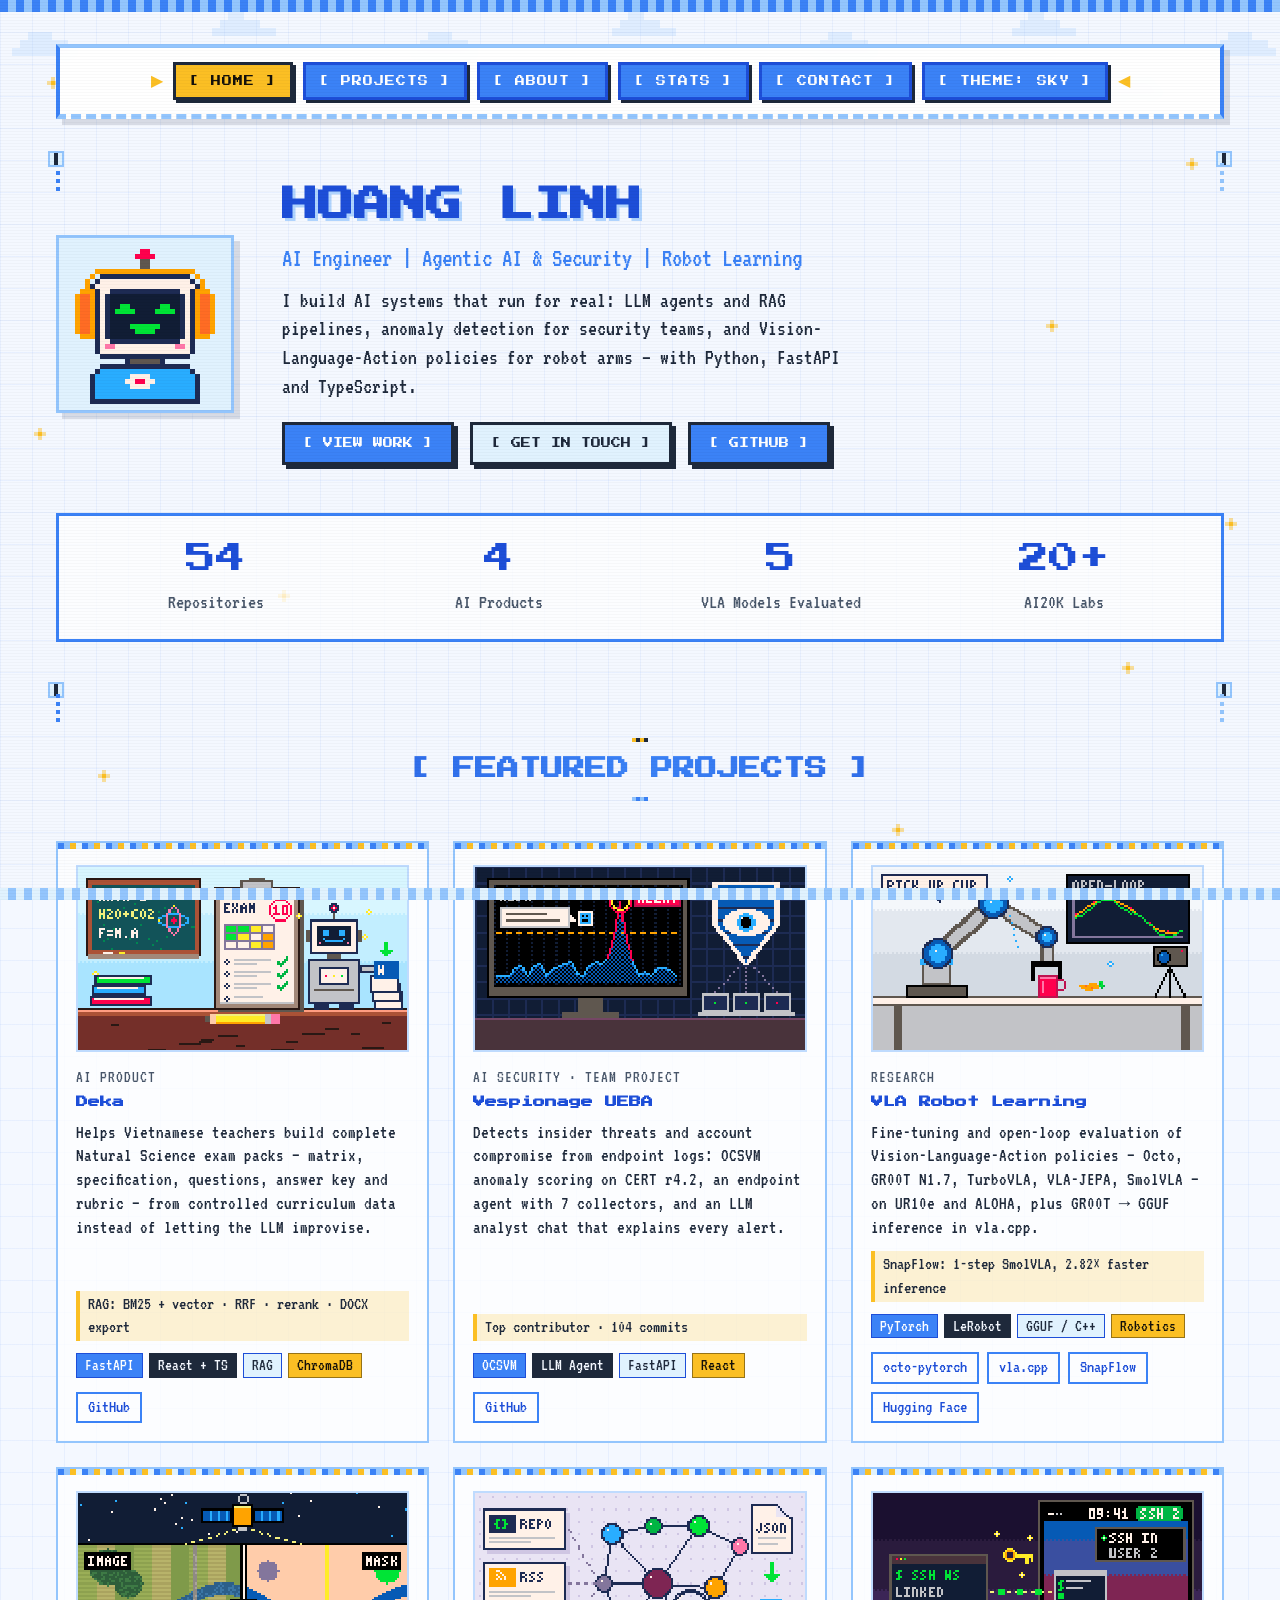
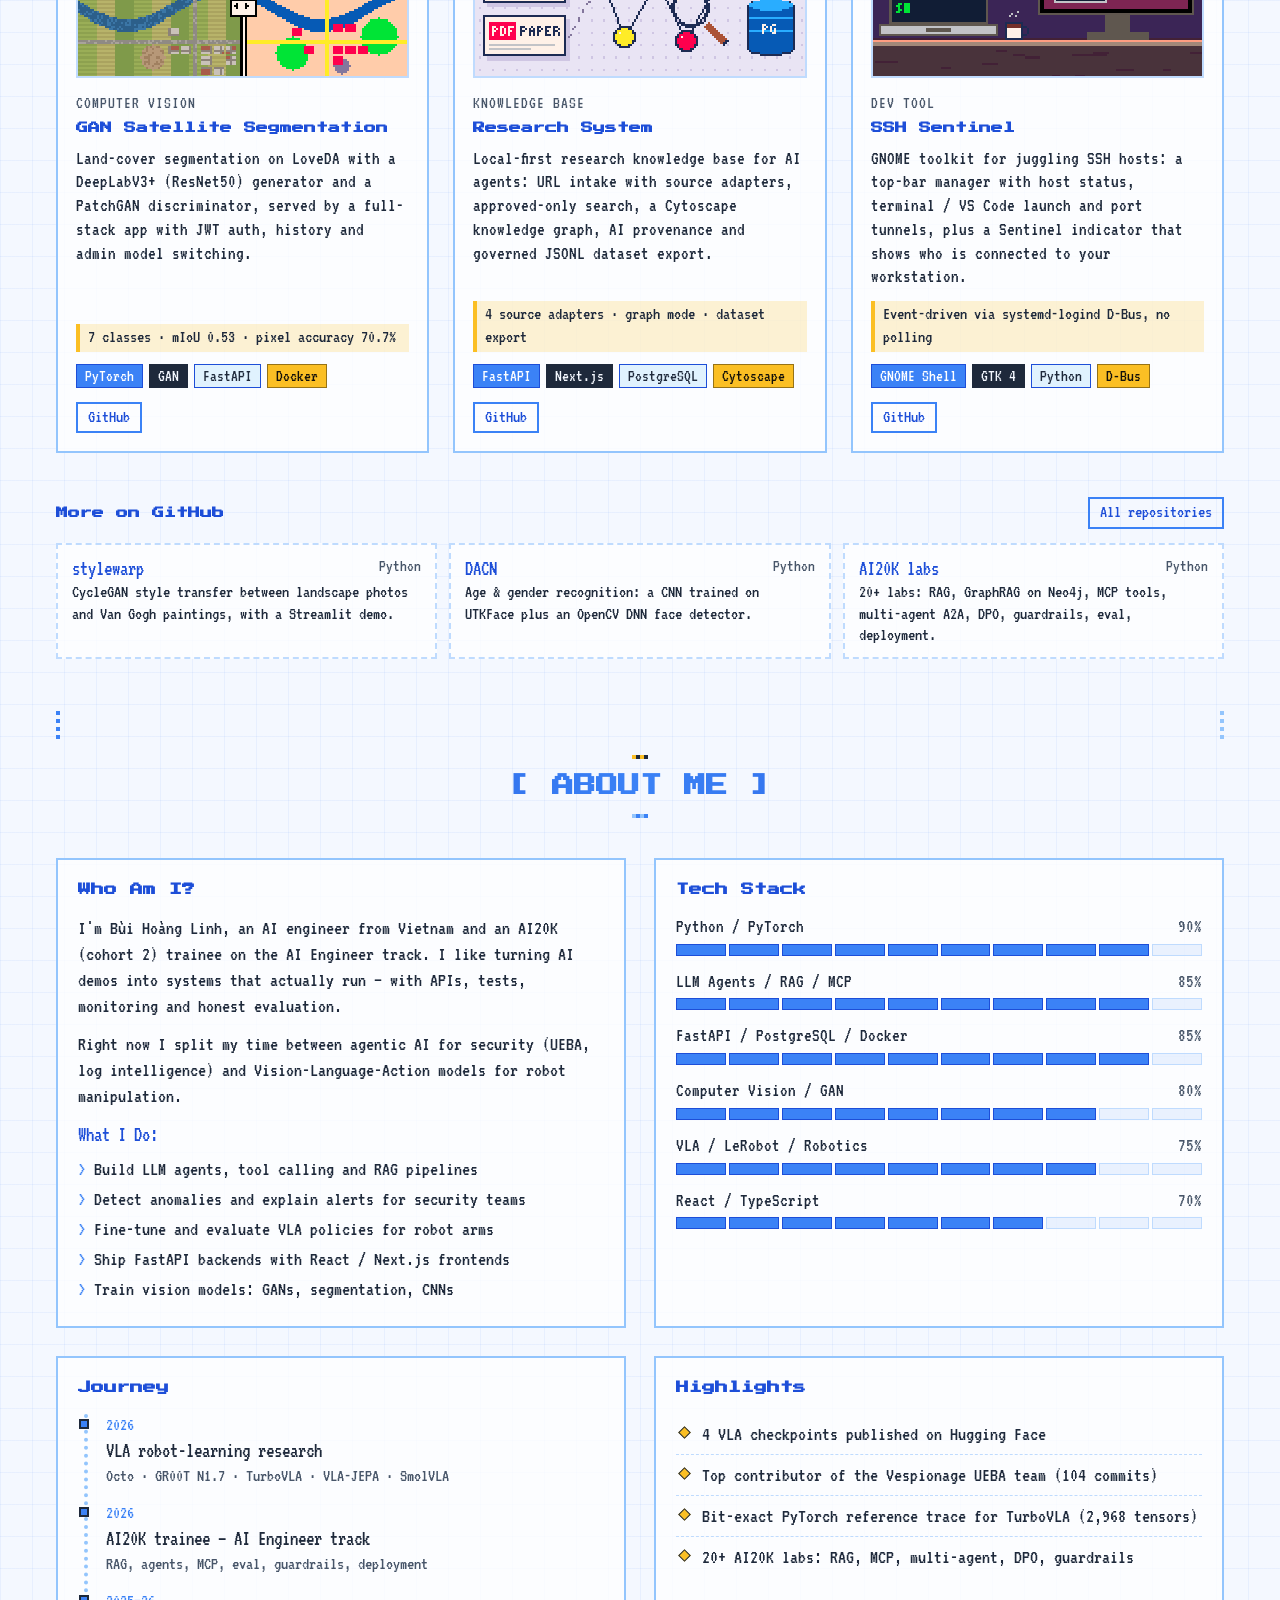
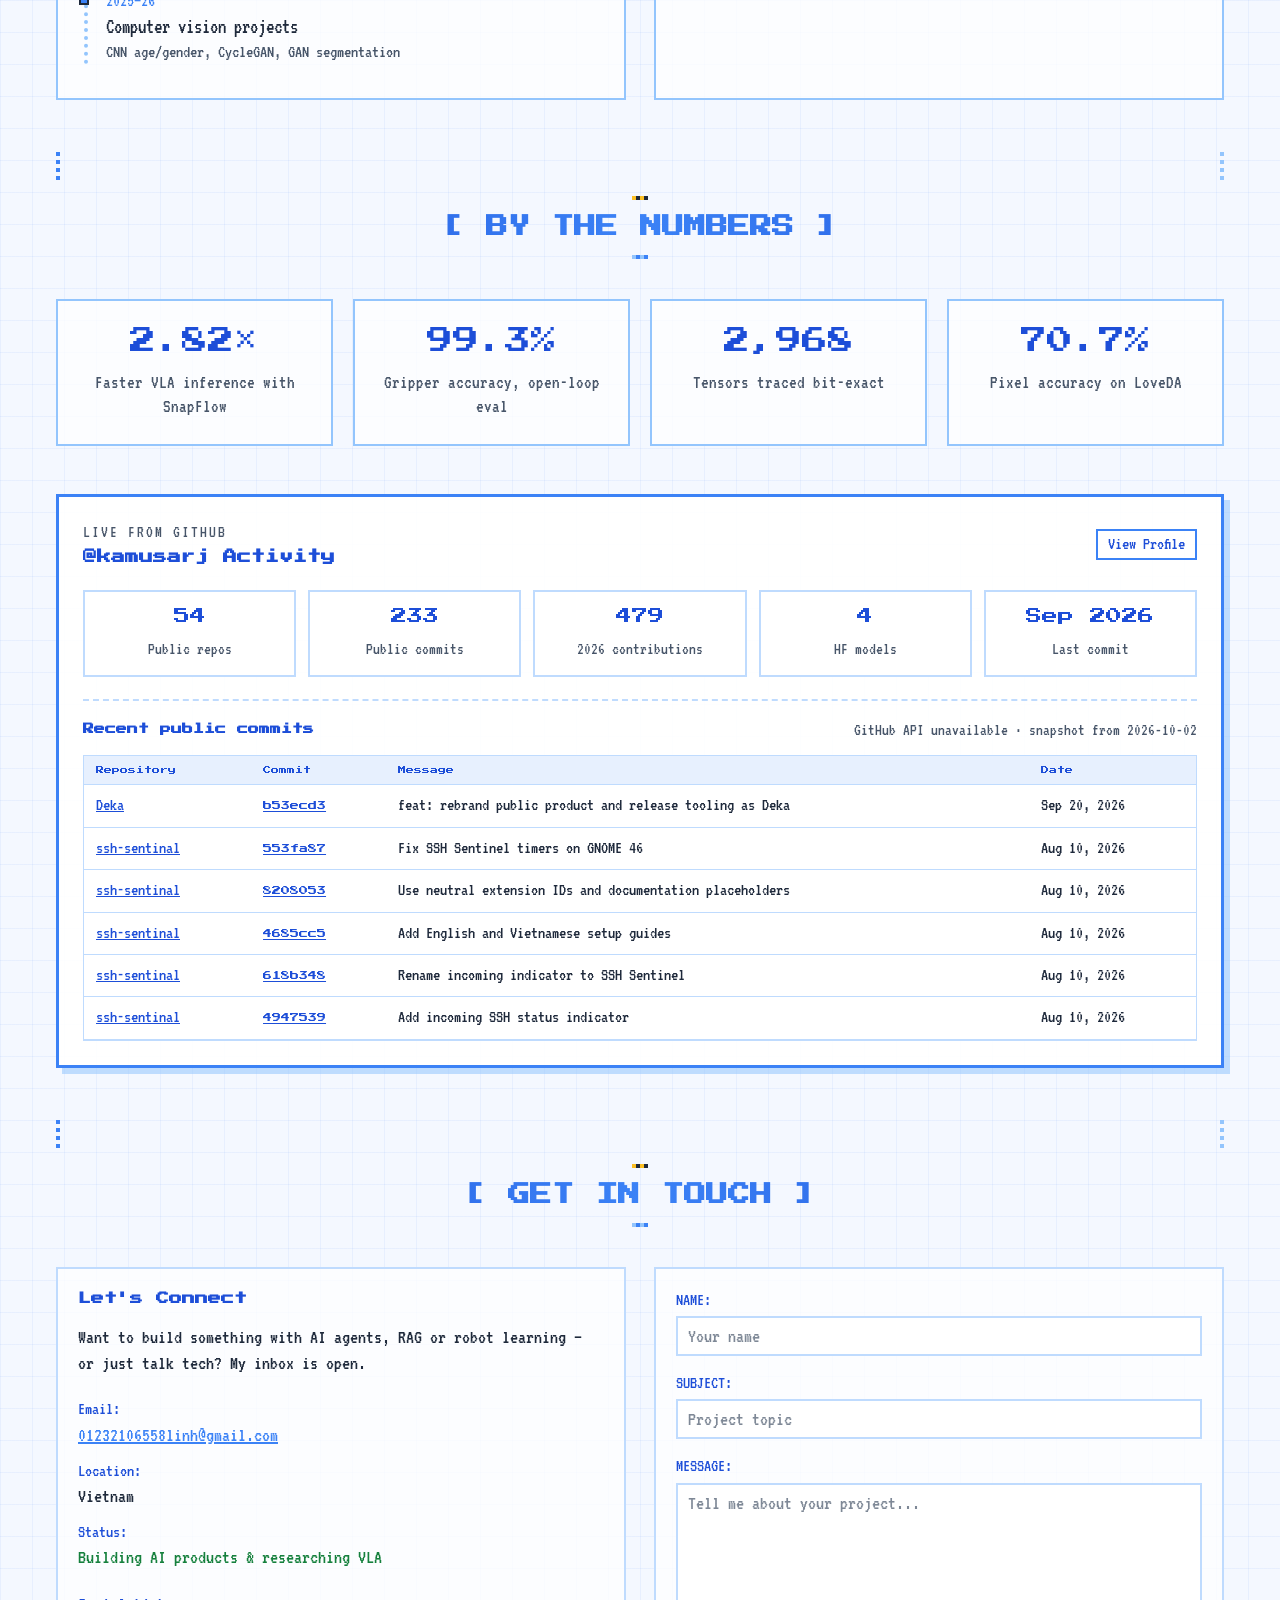
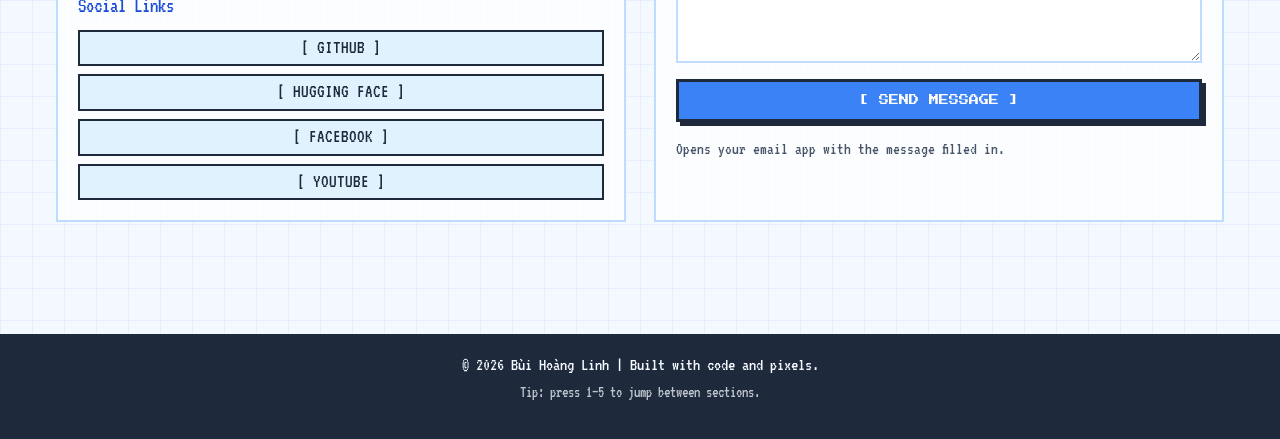
==== index.html @ 4e1c2d21 "Add pixel-art portfolio prototype Static single-page portfolio (HTML/CSS/JS, no build step) styled a" ====
<!DOCTYPE html>
<html lang="en" data-theme="sky">
<head>
    <meta charset="UTF-8">
    <meta name="viewport" content="width=device-width, initial-scale=1.0">
    <title>Bùi Hoàng Linh | AI Engineer</title>
    <meta name="description" content="Portfolio of Bùi Hoàng Linh, an AI engineer building LLM agents, RAG systems, AI security tools and Vision-Language-Action robot policies.">
    <meta property="og:title" content="Bùi Hoàng Linh | AI Engineer">
    <meta property="og:description" content="LLM agents, RAG, AI security and robot learning — projects, research and live GitHub activity.">
    <link rel="icon" href="assets/favicon.svg" type="image/svg+xml">
    <link rel="preconnect" href="https://fonts.googleapis.com">
    <link rel="preconnect" href="https://fonts.gstatic.com" crossorigin>
    <link rel="stylesheet" href="https://fonts.googleapis.com/css2?family=Press+Start+2P&family=VT323&display=swap">
    <link rel="stylesheet" href="css/style.css">
    <script>
        // Apply the saved theme before first paint to avoid a flash of the default palette.
        try {
            const theme = localStorage.getItem('pixel-theme');
            if (theme) document.documentElement.dataset.theme = theme;
        } catch (error) { /* storage blocked: keep the default theme */ }
    </script>
    <script src="js/data.js" defer></script>
    <script src="js/main.js" defer></script>
</head>
<body>
    <a class="skip-link" href="#projects">Skip to projects</a>
    <div class="stripe stripe--top" aria-hidden="true"></div>
    <div class="stripe stripe--bottom" aria-hidden="true"></div>
    <div class="scanlines" aria-hidden="true"></div>
    <div class="stars" id="stars" aria-hidden="true"></div>

    <div class="container">
        <header class="site-header">
            <nav class="nav" aria-label="Sections">
                <a href="#hero" class="nav-link">[ HOME ]</a>
                <a href="#projects" class="nav-link">[ PROJECTS ]</a>
                <a href="#about" class="nav-link">[ ABOUT ]</a>
                <a href="#stats" class="nav-link">[ STATS ]</a>
                <a href="#contact" class="nav-link">[ CONTACT ]</a>
                <button type="button" class="nav-link" id="themeToggle" title="Switch colour theme">[ THEME ]</button>
            </nav>
        </header>

        <main>
            <!-- HERO -->
            <section id="hero" class="section hero" aria-label="Introduction">
                <span class="corner corner--tl" aria-hidden="true"></span>
                <span class="corner corner--tr" aria-hidden="true"></span>
                <div class="hero-content" id="heroContent"></div>
                <div class="hero-stats" id="heroStats"></div>
                <span class="corner corner--bl" aria-hidden="true"></span>
                <span class="corner corner--br" aria-hidden="true"></span>
            </section>

            <!-- PROJECTS -->
            <section id="projects" class="section" aria-labelledby="projectsTitle">
                <h2 class="section-title" id="projectsTitle">[ Featured Projects ]</h2>
                <div class="projects-grid" id="projectsGrid"></div>
                <div class="more-repos" id="moreRepos"></div>
            </section>

            <!-- ABOUT -->
            <section id="about" class="section" aria-labelledby="aboutTitle">
                <h2 class="section-title" id="aboutTitle">[ About Me ]</h2>
                <div class="about-grid" id="aboutGrid"></div>
            </section>

            <!-- STATS -->
            <section id="stats" class="section" aria-labelledby="statsTitle">
                <h2 class="section-title" id="statsTitle">[ By The Numbers ]</h2>
                <div class="numbers-grid" id="numbersGrid"></div>

                <div class="github-panel" aria-labelledby="githubTitle">
                    <div class="github-heading">
                        <div>
                            <p class="eyebrow">LIVE FROM GITHUB</p>
                            <h3 id="githubTitle">@github Activity</h3>
                        </div>
                        <a href="https://github.com" class="link-btn" id="githubProfileLink" target="_blank" rel="noopener noreferrer">View Profile</a>
                    </div>
                    <div class="github-summary" id="githubSummary"></div>
                    <div class="commit-feed">
                        <div class="commit-feed-header">
                            <h4>Recent public commits</h4>
                            <span class="gh-status" id="githubStatus" role="status">Loading GitHub activity...</span>
                        </div>
                        <div class="table-wrap">
                            <table class="commit-table">
                                <thead>
                                    <tr>
                                        <th scope="col">Repository</th>
                                        <th scope="col">Commit</th>
                                        <th scope="col">Message</th>
                                        <th scope="col">Date</th>
                                    </tr>
                                </thead>
                                <tbody id="commitTableBody">
                                    <tr><td class="commit-empty" colspan="4">Fetching the latest public activity...</td></tr>
                                </tbody>
                            </table>
                        </div>
                    </div>
                </div>
            </section>

            <!-- CONTACT -->
            <section id="contact" class="section" aria-labelledby="contactTitle">
                <h2 class="section-title" id="contactTitle">[ Get In Touch ]</h2>
                <div class="contact-grid" id="contactGrid"></div>
            </section>
        </main>
    </div>

    <footer class="site-footer">
        <p>&copy; <span id="currentYear">2026</span> <span id="footerName">Bùi Hoàng Linh</span> | Built with code and pixels.</p>
        <p>Tip: press 1–5 to jump between sections.</p>
    </footer>
</body>
</html>
---- css/style.css ----
/* ===== PIXEL PORTFOLIO — STYLES ===== */

/* ---------- Themes (cycled by the [ THEME ] button) ---------- */
:root,
[data-theme="sky"] {
    --bg: #f4f8ff;
    --surface: rgb(255 255 255 / 0.74);
    --surface-solid: #ffffff;
    --ink: #1e293b;
    --muted: #475569;
    --primary: #3b82f6;
    --primary-ink: #1d4ed8;
    --on-primary: #ffffff;
    --secondary: #93c5fd;
    --accent: #e0f2fe;
    --spark: #fbbf24;
    --border: #bfdbfe;
    --success: #15803d;
    --shadow: rgb(15 23 42 / 0.12);
    color-scheme: light;
}

[data-theme="grape"] {
    --bg: #faf7ff;
    --surface: rgb(255 255 255 / 0.74);
    --surface-solid: #ffffff;
    --ink: #2b1b4d;
    --muted: #5b4b7a;
    --primary: #7c3aed;
    --primary-ink: #6d28d9;
    --on-primary: #ffffff;
    --secondary: #c4b5fd;
    --accent: #f3e8ff;
    --spark: #f5b700;
    --border: #ddd6fe;
    --success: #15803d;
    --shadow: rgb(43 27 77 / 0.14);
    color-scheme: light;
}

[data-theme="mint"] {
    --bg: #f2fbf6;
    --surface: rgb(255 255 255 / 0.74);
    --surface-solid: #ffffff;
    --ink: #10372a;
    --muted: #3f6b5b;
    --primary: #059669;
    --primary-ink: #047857;
    --on-primary: #ffffff;
    --secondary: #6ee7b7;
    --accent: #d1fae5;
    --spark: #22d3ee;
    --border: #a7f3d0;
    --success: #047857;
    --shadow: rgb(16 55 42 / 0.14);
    color-scheme: light;
}

[data-theme="sunset"] {
    --bg: #fff8f1;
    --surface: rgb(255 255 255 / 0.74);
    --surface-solid: #ffffff;
    --ink: #3e2723;
    --muted: #6d4c41;
    --primary: #ea580c;
    --primary-ink: #c2410c;
    --on-primary: #ffffff;
    --secondary: #fdba74;
    --accent: #ffedd5;
    --spark: #c084fc;
    --border: #fed7aa;
    --success: #15803d;
    --shadow: rgb(62 39 35 / 0.14);
    color-scheme: light;
}

[data-theme="cyber"] {
    --bg: #0b0b1a;
    --surface: rgb(22 22 46 / 0.82);
    --surface-solid: #16162e;
    --ink: #e6e6ff;
    --muted: #a5a5c8;
    --primary: #ff2e88;
    --primary-ink: #ff6eb0;
    --on-primary: #0b0b1a;
    --secondary: #00b8d4;
    --accent: #1f1f45;
    --spark: #f9f871;
    --border: #34346a;
    --success: #39ff14;
    --shadow: rgb(0 0 0 / 0.5);
    color-scheme: dark;
}

[data-theme="forest"] {
    --bg: #0c1d15;
    --surface: rgb(18 44 31 / 0.82);
    --surface-solid: #12291e;
    --ink: #d8f3dc;
    --muted: #95d5b2;
    --primary: #52b788;
    --primary-ink: #8fdcb0;
    --on-primary: #08140e;
    --secondary: #2d6a4f;
    --accent: #1b4332;
    --spark: #f4d35e;
    --border: #2d6a4f;
    --success: #a7f070;
    --shadow: rgb(0 0 0 / 0.5);
    color-scheme: dark;
}

:root {
    --font-pixel: 'Press Start 2P', ui-monospace, monospace;
    --font-body: 'VT323', ui-monospace, 'Courier New', monospace;
}

/* ---------- Base ---------- */
*,
*::before,
*::after {
    margin: 0;
    padding: 0;
    box-sizing: border-box;
}

html {
    scroll-behavior: smooth;
}

body {
    min-height: 100vh;
    font-family: var(--font-body);
    font-size: 20px;
    line-height: 1.3;
    color: var(--ink);
    background-color: var(--bg);
    background-image:
        linear-gradient(color-mix(in srgb, var(--primary) 7%, transparent) 1px, transparent 1px),
        linear-gradient(90deg, color-mix(in srgb, var(--primary) 7%, transparent) 1px, transparent 1px);
    background-size: 32px 32px;
    overflow-x: hidden;
    transition: background-color 0.3s ease, color 0.3s ease;
}

/* Drifting pixel clouds */
body::before {
    content: '';
    position: fixed;
    inset: 0 -400px auto 0;
    height: 55vh;
    background: url('data:image/svg+xml;utf8,<svg xmlns="http://www.w3.org/2000/svg" viewBox="0 0 400 120" shape-rendering="crispEdges"><g fill="%2393c5fd" opacity="0.22"><rect x="20" y="40" width="48" height="8"/><rect x="28" y="32" width="24" height="8"/><rect x="12" y="48" width="64" height="8"/><rect x="220" y="20" width="40" height="8"/><rect x="212" y="28" width="64" height="8"/><rect x="228" y="12" width="16" height="8"/><rect x="320" y="80" width="32" height="8"/><rect x="312" y="88" width="48" height="8"/></g></svg>') repeat-x;
    background-size: 400px 120px;
    animation: drift 40s linear infinite;
    pointer-events: none;
    z-index: 0;
}

img {
    display: block;
    max-width: 100%;
}

a {
    color: var(--primary-ink);
}

:focus-visible {
    outline: 3px dashed var(--spark);
    outline-offset: 3px;
}

.skip-link {
    position: absolute;
    left: 16px;
    top: -60px;
    z-index: 200;
    padding: 8px 12px;
    background: var(--ink);
    color: var(--bg);
    font-family: var(--font-pixel);
    font-size: 10px;
}

.skip-link:focus {
    top: 24px;
}

.container {
    position: relative;
    z-index: 2;
    max-width: 1200px;
    margin: 0 auto;
    padding: 16px;
}

/* ---------- Decorations ---------- */
.stripe {
    position: fixed;
    left: 0;
    right: 0;
    height: 12px;
    z-index: 90;
    pointer-events: none;
}

.stripe--top {
    top: 0;
    background: repeating-linear-gradient(90deg, var(--primary) 0 8px, var(--secondary) 8px 16px);
}

.stripe--bottom {
    bottom: 0;
    background: repeating-linear-gradient(90deg, var(--accent) 0 8px, var(--secondary) 8px 16px);
}

.scanlines {
    position: fixed;
    inset: 0;
    z-index: 95;
    pointer-events: none;
    background: repeating-linear-gradient(
        0deg,
        rgb(0 0 0 / 0.025) 0 1px,
        transparent 1px 3px
    );
}

.stars {
    position: fixed;
    inset: 0;
    z-index: 1;
    pointer-events: none;
}

.star {
    position: absolute;
    width: 4px;
    height: 4px;
    background: var(--spark);
    box-shadow: 4px 0 0 color-mix(in srgb, var(--spark) 45%, transparent),
                -4px 0 0 color-mix(in srgb, var(--spark) 45%, transparent),
                0 4px 0 color-mix(in srgb, var(--spark) 45%, transparent),
                0 -4px 0 color-mix(in srgb, var(--spark) 45%, transparent);
    animation: twinkle 2.4s steps(4) infinite;
}

.corner {
    position: absolute;
    width: 16px;
    height: 16px;
    border: 2px solid var(--secondary);
    background: repeating-linear-gradient(90deg, var(--accent) 0 4px, var(--ink) 4px 8px);
}

.corner--tl { top: -8px; left: -8px; }
.corner--tr { top: -8px; right: -8px; }
.corner--bl { bottom: -8px; left: -8px; }
.corner--br { bottom: -8px; right: -8px; }

/* ---------- Header / navigation ---------- */
.site-header {
    position: sticky;
    top: 16px;
    z-index: 80;
    margin: 28px 0 40px;
    padding: 14px 18px;
    background: color-mix(in srgb, var(--surface-solid) 94%, transparent);
    border: 4px solid var(--primary);
    border-top-color: var(--secondary);
    border-bottom: 5px dashed var(--secondary);
    box-shadow: 6px 6px 0 var(--shadow);
    backdrop-filter: blur(4px);
}

.nav {
    display: flex;
    flex-wrap: wrap;
    align-items: center;
    justify-content: center;
    gap: 10px;
}

.nav::before,
.nav::after {
    color: var(--spark);
    font-size: 16px;
    animation: pulse 1.5s ease-in-out infinite;
}

.nav::before { content: '▶'; }
.nav::after { content: '◀'; }

.nav-link {
    display: inline-block;
    padding: 10px 13px;
    font-family: var(--font-pixel);
    font-size: 10px;
    letter-spacing: 1px;
    line-height: 1.2;
    text-transform: uppercase;
    text-decoration: none;
    white-space: nowrap;
    color: var(--on-primary);
    background: var(--primary);
    border: 3px solid var(--primary-ink);
    box-shadow: 3px 3px 0 var(--ink);
    cursor: pointer;
    transition: transform 0.15s ease, box-shadow 0.15s ease, background-color 0.15s ease, color 0.15s ease;
}

.nav-link:hover {
    color: var(--ink);
    background: var(--accent);
    transform: translateY(-3px);
    box-shadow: 3px 6px 0 var(--ink);
}

.nav-link:active {
    transform: translateY(1px);
    box-shadow: 1px 1px 0 var(--ink);
}

.nav-link.is-active {
    color: #14110a;
    background: var(--spark);
    border-color: var(--ink);
}

/* ---------- Sections ---------- */
.section {
    position: relative;
    padding: 48px 0;
    scroll-margin-top: 110px;
}

.section::before,
.section::after {
    content: '';
    position: absolute;
    top: 0;
    width: 4px;
    height: 32px;
}

.section::before {
    left: 0;
    background: repeating-linear-gradient(0deg, var(--primary) 0 4px, transparent 4px 8px);
}

.section::after {
    right: 0;
    background: repeating-linear-gradient(0deg, var(--secondary) 0 4px, transparent 4px 8px);
}

.section-title {
    position: relative;
    margin-bottom: 40px;
    padding: 16px 0;
    font-family: var(--font-pixel);
    font-size: 22px;
    line-height: 1.4;
    text-align: center;
    text-transform: uppercase;
    color: var(--primary-ink);
    background: linear-gradient(90deg, var(--primary-ink), var(--primary), var(--primary-ink));
    -webkit-background-clip: text;
    background-clip: text;
    -webkit-text-fill-color: transparent;
}

.section-title::before,
.section-title::after {
    content: '';
    position: absolute;
    left: 50%;
    width: 16px;
    height: 4px;
    transform: translateX(-50%);
}

.section-title::before {
    top: 0;
    background: repeating-linear-gradient(90deg, var(--spark) 0 4px, var(--ink) 4px 8px);
}

.section-title::after {
    bottom: 0;
    background: repeating-linear-gradient(90deg, var(--secondary) 0 4px, var(--primary) 4px 8px);
}

.panel {
    padding: 20px;
    background: var(--surface);
    border: 2px solid var(--secondary);
}

.panel h3 {
    margin-bottom: 16px;
    font-family: var(--font-pixel);
    font-size: 13px;
    line-height: 1.5;
    color: var(--primary-ink);
}

/* ---------- Buttons ---------- */
.btn {
    position: relative;
    display: inline-block;
    overflow: hidden;
    padding: 12px 18px;
    font-family: var(--font-pixel);
    font-size: 10px;
    line-height: 1.3;
    text-transform: uppercase;
    text-decoration: none;
    text-align: center;
    border: 3px solid var(--ink);
    box-shadow: 4px 4px 0 var(--ink);
    cursor: pointer;
    transition: transform 0.15s ease, box-shadow 0.15s ease, background-color 0.15s ease;
}

.btn::before {
    content: '';
    position: absolute;
    inset: 0 auto 0 -100%;
    width: 100%;
    background: rgb(255 255 255 / 0.25);
    transition: left 0.3s ease;
}

.btn:hover::before {
    left: 100%;
}

.btn:hover {
    transform: translate(-2px, -2px);
    box-shadow: 6px 6px 0 var(--ink);
}

.btn:active {
    transform: translate(2px, 2px);
    box-shadow: 2px 2px 0 var(--ink);
}

.btn-primary {
    color: var(--on-primary);
    background: var(--primary);
}

.btn-secondary {
    color: var(--ink);
    background: var(--accent);
}

.link-btn {
    display: inline-block;
    padding: 2px 10px;
    font-size: 18px;
    text-decoration: none;
    color: var(--primary-ink);
    background: transparent;
    border: 2px solid var(--primary);
    transition: background-color 0.1s ease, color 0.1s ease;
}

.link-btn:hover {
    color: var(--on-primary);
    background: var(--primary);
}

/* ---------- Hero ---------- */
.hero {
    padding-top: 24px;
}

.hero-content {
    display: flex;
    flex-wrap: wrap;
    align-items: center;
    gap: 48px;
    margin-bottom: 48px;
}

/* 160px content box = the 32px pixel avatar at exactly 5x. */
.avatar-frame {
    flex: 0 0 auto;
    width: 178px;
    height: 178px;
    padding: 6px;
    background: var(--accent);
    border: 3px solid var(--secondary);
    box-shadow: 6px 6px 0 var(--shadow);
    animation: float 2.6s ease-in-out infinite;
}

.avatar-frame img {
    width: 100%;
    height: 100%;
    object-fit: cover;
}

.pixelated {
    image-rendering: pixelated;
}

.hero-text {
    flex: 1;
    min-width: 280px;
}

.hero-title {
    margin-bottom: 14px;
    font-family: var(--font-pixel);
    font-size: 36px;
    line-height: 1.25;
    color: var(--primary-ink);
    text-shadow: 3px 3px 0 color-mix(in srgb, var(--secondary) 70%, transparent);
}

.hero-tagline {
    margin-bottom: 10px;
    font-size: 26px;
    color: var(--primary);
}

.hero-intro {
    max-width: 62ch;
    margin-bottom: 22px;
    font-size: 22px;
}

.cta {
    display: flex;
    flex-wrap: wrap;
    gap: 16px;
}

.hero-stats {
    position: relative;
    display: grid;
    grid-template-columns: repeat(4, 1fr);
    gap: 16px;
    padding: 24px;
    background: var(--surface);
    border: 3px solid var(--primary);
}

.stat-item {
    text-align: center;
}

.stat-number {
    margin-bottom: 10px;
    font-family: var(--font-pixel);
    font-size: 30px;
    color: var(--primary-ink);
}

.stat-label {
    font-size: 20px;
    color: var(--muted);
}

/* ---------- Projects ---------- */
.projects-grid {
    display: grid;
    grid-template-columns: repeat(auto-fill, minmax(300px, 1fr));
    gap: 24px;
}

.project-card {
    position: relative;
    display: flex;
    flex-direction: column;
    padding: 22px 18px 18px;
    background: var(--surface);
    border: 2px solid var(--secondary);
    transition: transform 0.2s ease, box-shadow 0.2s ease, border-color 0.2s ease;
}

.project-card::before {
    content: '';
    position: absolute;
    top: 0;
    left: 0;
    right: 0;
    height: 6px;
    background: repeating-linear-gradient(
        90deg,
        var(--primary) 0 6px,
        var(--secondary) 6px 12px,
        var(--spark) 12px 18px,
        var(--accent) 18px 24px
    );
}

.project-card:hover {
    transform: translateY(-6px);
    border-color: var(--primary);
    box-shadow: 6px 6px 0 color-mix(in srgb, var(--primary) 35%, transparent);
}

.project-thumb {
    aspect-ratio: 16 / 9;
    margin-bottom: 14px;
    overflow: hidden;
    background: var(--accent);
    border: 2px solid var(--border);
}

.project-thumb img {
    width: 100%;
    height: 100%;
    object-fit: cover;
    transition: transform 0.25s ease;
}

.project-card:hover .project-thumb img {
    transform: scale(1.04);
}

.project-kind {
    font-size: 17px;
    letter-spacing: 1px;
    color: var(--muted);
}

.project-card h3 {
    margin: 4px 0 10px;
    font-family: var(--font-pixel);
    font-size: 12px;
    line-height: 1.5;
    color: var(--primary-ink);
}

.project-desc {
    flex: 1;
    margin-bottom: 12px;
    font-size: 19px;
    line-height: 1.25;
}

.project-metric {
    margin-bottom: 12px;
    padding: 2px 8px;
    font-size: 18px;
    background: color-mix(in srgb, var(--spark) 20%, transparent);
    border-left: 4px solid var(--spark);
}

.tags {
    display: flex;
    flex-wrap: wrap;
    gap: 6px;
    margin-bottom: 14px;
}

.tag {
    padding: 0 8px;
    font-size: 17px;
    border: 1px solid var(--primary-ink);
    color: var(--on-primary);
    background: var(--primary);
}

.tag:nth-child(4n + 2) {
    color: var(--bg);
    background: var(--ink);
    border-color: var(--ink);
}

.tag:nth-child(4n + 3) {
    color: var(--ink);
    background: var(--accent);
}

.tag:nth-child(4n + 4) {
    color: #14110a;
    background: var(--spark);
    border-color: color-mix(in srgb, var(--spark) 60%, #000);
}

.project-links {
    display: flex;
    flex-wrap: wrap;
    gap: 8px;
}

.more-repos {
    margin-top: 44px;
}

.more-heading {
    display: flex;
    flex-wrap: wrap;
    align-items: center;
    justify-content: space-between;
    gap: 12px;
    margin-bottom: 14px;
}

.more-heading h3 {
    font-family: var(--font-pixel);
    font-size: 12px;
    line-height: 1.5;
    color: var(--primary-ink);
}

.more-grid {
    display: grid;
    grid-template-columns: repeat(auto-fit, minmax(280px, 1fr));
    gap: 12px;
}

.repo-row {
    display: block;
    padding: 10px 14px;
    text-decoration: none;
    color: var(--ink);
    background: var(--surface);
    border: 2px dashed var(--border);
    transition: transform 0.15s ease, border-color 0.15s ease;
}

.repo-row:hover {
    border-style: solid;
    border-color: var(--primary);
    transform: translateX(4px);
}

.repo-row-head {
    display: flex;
    justify-content: space-between;
    gap: 8px;
}

.repo-row strong {
    font-size: 21px;
    font-weight: normal;
    color: var(--primary-ink);
}

.repo-lang {
    font-size: 17px;
    color: var(--muted);
}

.repo-row p {
    font-size: 18px;
    line-height: 1.2;
}

/* ---------- About ---------- */
.about-grid {
    display: grid;
    grid-template-columns: 1fr 1fr;
    gap: 28px;
}

.bio p {
    margin-bottom: 12px;
}

.bio h4 {
    margin: 4px 0 8px;
    font-size: 21px;
    font-weight: normal;
    color: var(--primary-ink);
}

.focus-list {
    list-style: none;
}

.focus-list li {
    margin-bottom: 4px;
}

.focus-list li::before {
    content: '> ';
    color: var(--primary);
}

.skill {
    margin-bottom: 14px;
}

.skill-head {
    display: flex;
    justify-content: space-between;
    margin-bottom: 4px;
    font-size: 19px;
}

.skill-head span:last-child {
    color: var(--muted);
}

.skill-bar {
    display: grid;
    grid-template-columns: repeat(10, 1fr);
    gap: 3px;
    height: 12px;
}

.skill-bar i {
    background: color-mix(in srgb, var(--primary) 10%, transparent);
    border: 1px solid var(--border);
}

.skill-bar i.on {
    background: var(--primary);
    border-color: var(--primary-ink);
}

.timeline {
    list-style: none;
    margin-left: 6px;
    padding-left: 18px;
    border-left: 4px dotted var(--secondary);
}

.timeline li {
    position: relative;
    margin-bottom: 14px;
}

.timeline li::before {
    content: '';
    position: absolute;
    left: -27px;
    top: 5px;
    width: 10px;
    height: 10px;
    background: var(--primary);
    border: 2px solid var(--ink);
}

.timeline .year {
    display: block;
    font-size: 18px;
    color: var(--primary);
}

.timeline h4 {
    font-size: 21px;
    font-weight: normal;
}

.timeline p {
    font-size: 18px;
    color: var(--muted);
}

.highlights {
    list-style: none;
}

.highlights li {
    position: relative;
    padding: 7px 0 7px 26px;
    border-bottom: 1px dashed var(--border);
}

.highlights li:last-child {
    border-bottom: 0;
}

.highlights li::before {
    content: '';
    position: absolute;
    left: 4px;
    top: 14px;
    width: 9px;
    height: 9px;
    background: var(--spark);
    border: 1px solid var(--ink);
    transform: rotate(45deg);
}

/* ---------- Stats & GitHub ---------- */
.numbers-grid {
    display: grid;
    grid-template-columns: repeat(4, 1fr);
    gap: 20px;
    margin-bottom: 48px;
}

.number-card {
    padding: 24px 16px;
    text-align: center;
    background: var(--surface);
    border: 2px solid var(--secondary);
}

.number-card strong {
    display: block;
    margin-bottom: 12px;
    font-family: var(--font-pixel);
    font-size: 26px;
    font-weight: normal;
    color: var(--primary-ink);
}

.number-card p {
    font-size: 19px;
    color: var(--muted);
}

.github-panel {
    padding: 24px;
    background: color-mix(in srgb, var(--surface-solid) 92%, transparent);
    border: 3px solid var(--primary);
    box-shadow: 6px 6px 0 color-mix(in srgb, var(--secondary) 55%, transparent);
}

.github-heading,
.commit-feed-header {
    display: flex;
    flex-wrap: wrap;
    align-items: center;
    justify-content: space-between;
    gap: 12px 16px;
}

.eyebrow {
    margin-bottom: 4px;
    font-size: 17px;
    letter-spacing: 2px;
    color: var(--muted);
}

.github-heading h3 {
    font-family: var(--font-pixel);
    font-size: 14px;
    line-height: 1.5;
    color: var(--primary-ink);
}

.github-summary {
    display: grid;
    grid-template-columns: repeat(5, 1fr);
    gap: 12px;
    margin: 22px 0;
}

.metric {
    padding: 14px 8px;
    text-align: center;
    background: var(--surface);
    border: 2px solid var(--border);
}

.metric span {
    display: block;
    margin-bottom: 8px;
    font-family: var(--font-pixel);
    font-size: 16px;
    color: var(--primary-ink);
}

.metric small {
    font-size: 17px;
    color: var(--muted);
}

.commit-feed {
    padding-top: 18px;
    border-top: 2px dashed var(--border);
}

.commit-feed h4 {
    font-family: var(--font-pixel);
    font-size: 11px;
    line-height: 1.5;
    color: var(--primary-ink);
}

.gh-status {
    font-size: 17px;
    color: var(--muted);
}

.table-wrap {
    margin-top: 14px;
    overflow-x: auto;
    border: 1px solid var(--border);
}

.commit-table {
    width: 100%;
    min-width: 640px;
    border-collapse: collapse;
}

.commit-table th,
.commit-table td {
    padding: 9px 12px;
    text-align: left;
    vertical-align: top;
    border-bottom: 1px solid var(--border);
}

.commit-table th {
    font-family: var(--font-pixel);
    font-size: 8px;
    font-weight: normal;
    white-space: nowrap;
    color: var(--primary-ink);
    background: color-mix(in srgb, var(--primary) 12%, var(--surface-solid));
}

.commit-table td {
    font-size: 18px;
    background: var(--surface);
}

.commit-table tbody tr:hover td {
    background: color-mix(in srgb, var(--accent) 60%, var(--surface-solid));
}

.commit-table .sha {
    font-family: var(--font-pixel);
    font-size: 9px;
}

.commit-empty {
    text-align: center !important;
    color: var(--muted);
}

/* ---------- Contact ---------- */
.contact-grid {
    display: grid;
    grid-template-columns: 1fr 1fr;
    gap: 28px;
}

.contact-grid .panel {
    border-color: var(--border);
}

.contact-blurb {
    margin-bottom: 22px;
}

.info-row {
    margin-bottom: 12px;
}

.info-row strong {
    display: block;
    font-size: 18px;
    font-weight: normal;
    color: var(--primary-ink);
}

.info-row a {
    color: var(--primary);
    overflow-wrap: anywhere;
}

.status {
    color: var(--success);
}

.socials {
    margin-top: 22px;
}

.socials h4 {
    margin-bottom: 10px;
    font-size: 21px;
    font-weight: normal;
    color: var(--primary-ink);
}

.social-buttons {
    display: flex;
    flex-direction: column;
    gap: 8px;
}

.social-buttons a {
    display: block;
    padding: 4px 8px;
    font-size: 19px;
    text-align: center;
    text-decoration: none;
    color: var(--ink);
    background: var(--accent);
    border: 2px solid var(--ink);
    transition: transform 0.1s ease, background-color 0.1s ease;
}

.social-buttons a:hover {
    background: var(--secondary);
    transform: translateX(4px);
}

.contact-form {
    display: flex;
    flex-direction: column;
    gap: 16px;
}

.form-group {
    display: flex;
    flex-direction: column;
    gap: 4px;
}

.form-group label {
    font-size: 18px;
    text-transform: uppercase;
    color: var(--primary-ink);
}

.form-group input,
.form-group textarea {
    padding: 8px 10px;
    font-family: var(--font-body);
    font-size: 20px;
    color: var(--ink);
    background: var(--surface-solid);
    border: 2px solid var(--border);
    resize: vertical;
}

.form-group input::placeholder,
.form-group textarea::placeholder {
    color: color-mix(in srgb, var(--muted) 70%, transparent);
}

.form-group input:focus,
.form-group textarea:focus {
    outline: none;
    border-color: var(--primary);
    box-shadow: 0 0 0 3px color-mix(in srgb, var(--secondary) 45%, transparent);
}

.form-note {
    font-size: 17px;
    color: var(--muted);
}

/* ---------- Footer ---------- */
.site-footer {
    position: relative;
    z-index: 2;
    margin-top: 48px;
    padding: 20px 16px 36px;
    text-align: center;
    font-size: 18px;
    color: var(--bg);
    background: var(--ink);
}

.site-footer p + p {
    margin-top: 4px;
    font-size: 16px;
    opacity: 0.75;
}

/* ---------- Animations ---------- */
@keyframes float {
    0%, 100% { transform: translateY(0); }
    50% { transform: translateY(-10px); }
}

@keyframes twinkle {
    0%, 100% { opacity: 0.25; }
    50% { opacity: 1; }
}

@keyframes pulse {
    0%, 100% { opacity: 0.6; }
    50% { opacity: 1; }
}

@keyframes drift {
    from { transform: translateX(-400px); }
    to { transform: translateX(0); }
}

@media (prefers-reduced-motion: reduce) {
    html {
        scroll-behavior: auto;
    }

    *,
    *::before,
    *::after {
        animation: none !important;
        transition: none !important;
    }
}

/* ---------- Responsive ---------- */
@media (max-width: 960px) {
    .hero-stats,
    .numbers-grid {
        grid-template-columns: repeat(2, 1fr);
    }

    .github-summary {
        grid-template-columns: repeat(3, 1fr);
    }
}

@media (max-width: 768px) {
    .container {
        padding: 10px;
    }

    .site-header {
        top: 14px;
        margin: 18px 0 16px;
        padding: 8px;
        border-width: 2px;
        border-bottom: 3px dashed var(--secondary);
        box-shadow: 3px 3px 0 var(--shadow);
    }

    .nav {
        display: grid;
        grid-template-columns: repeat(3, minmax(0, 1fr));
        gap: 6px;
    }

    .nav::before,
    .nav::after {
        display: none;
    }

    .nav-link {
        width: 100%;
        min-width: 0;
        padding: 8px 2px;
        font-size: 8px;
        letter-spacing: 0;
        border-width: 2px;
        box-shadow: 2px 2px 0 var(--ink);
    }

    .section {
        padding: 36px 0;
        scroll-margin-top: 150px;
    }

    .hero-content {
        gap: 24px;
    }

    .hero-title {
        font-size: 26px;
    }

    .hero-tagline {
        font-size: 22px;
    }

    .hero-intro {
        font-size: 20px;
    }

    .section-title {
        margin-bottom: 24px;
        font-size: 16px;
    }

    .about-grid,
    .contact-grid {
        grid-template-columns: 1fr;
        gap: 20px;
    }

    .github-summary {
        grid-template-columns: repeat(2, 1fr);
    }
}

@media (max-width: 480px) {
    .nav-link {
        padding: 7px 1px;
        font-size: 7px;
    }

    .hero-content {
        flex-direction: column;
        text-align: center;
    }

    .hero-text {
        min-width: 0;
    }

    .hero-title {
        font-size: 20px;
    }

    .cta {
        flex-direction: column;
    }

    .btn {
        width: 100%;
        font-size: 9px;
    }

    .hero-stats {
        padding: 18px 10px;
    }

    .stat-number {
        font-size: 22px;
    }

    .section-title {
        font-size: 13px;
    }

    .projects-grid {
        grid-template-columns: 1fr;
    }

    .numbers-grid {
        grid-template-columns: 1fr;
    }

    .number-card strong {
        font-size: 22px;
    }

    .github-panel {
        padding: 14px;
    }

    .github-heading h3 {
        font-size: 11px;
    }

    .metric span {
        font-size: 13px;
    }
}
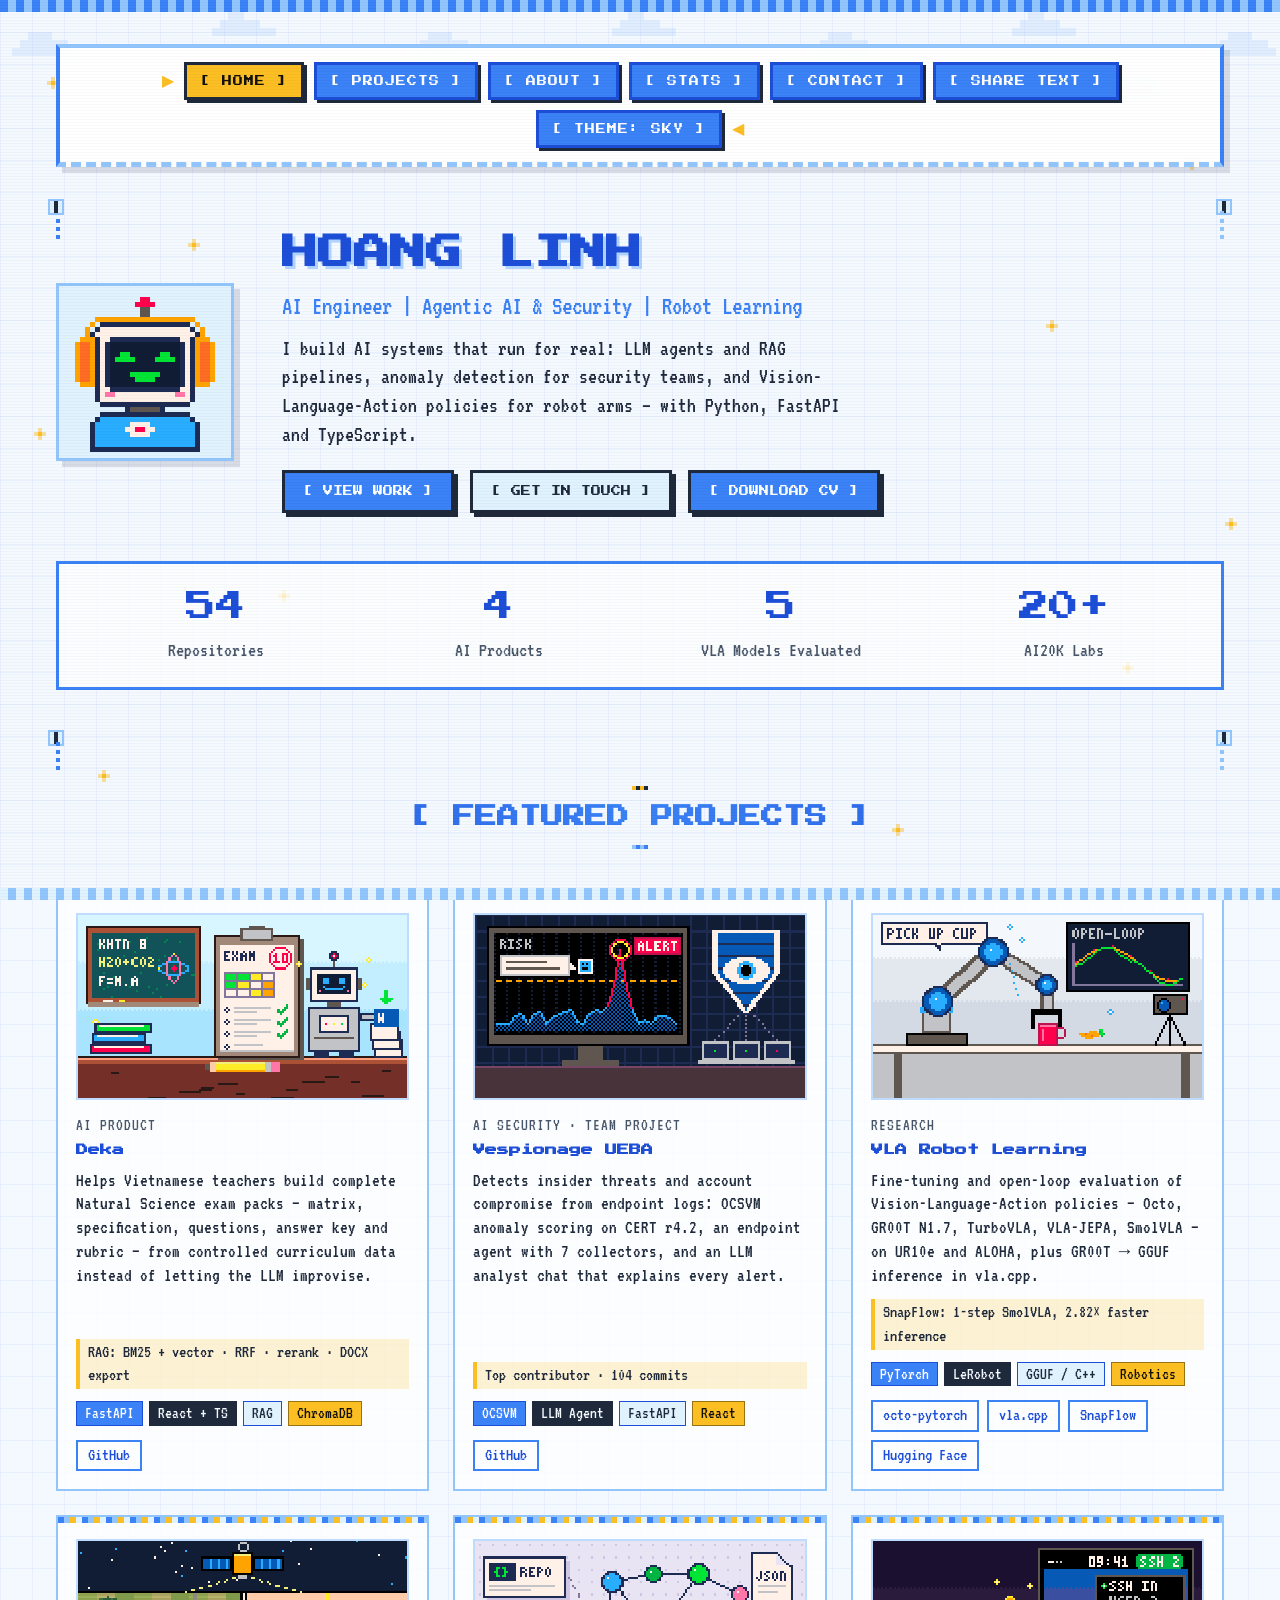
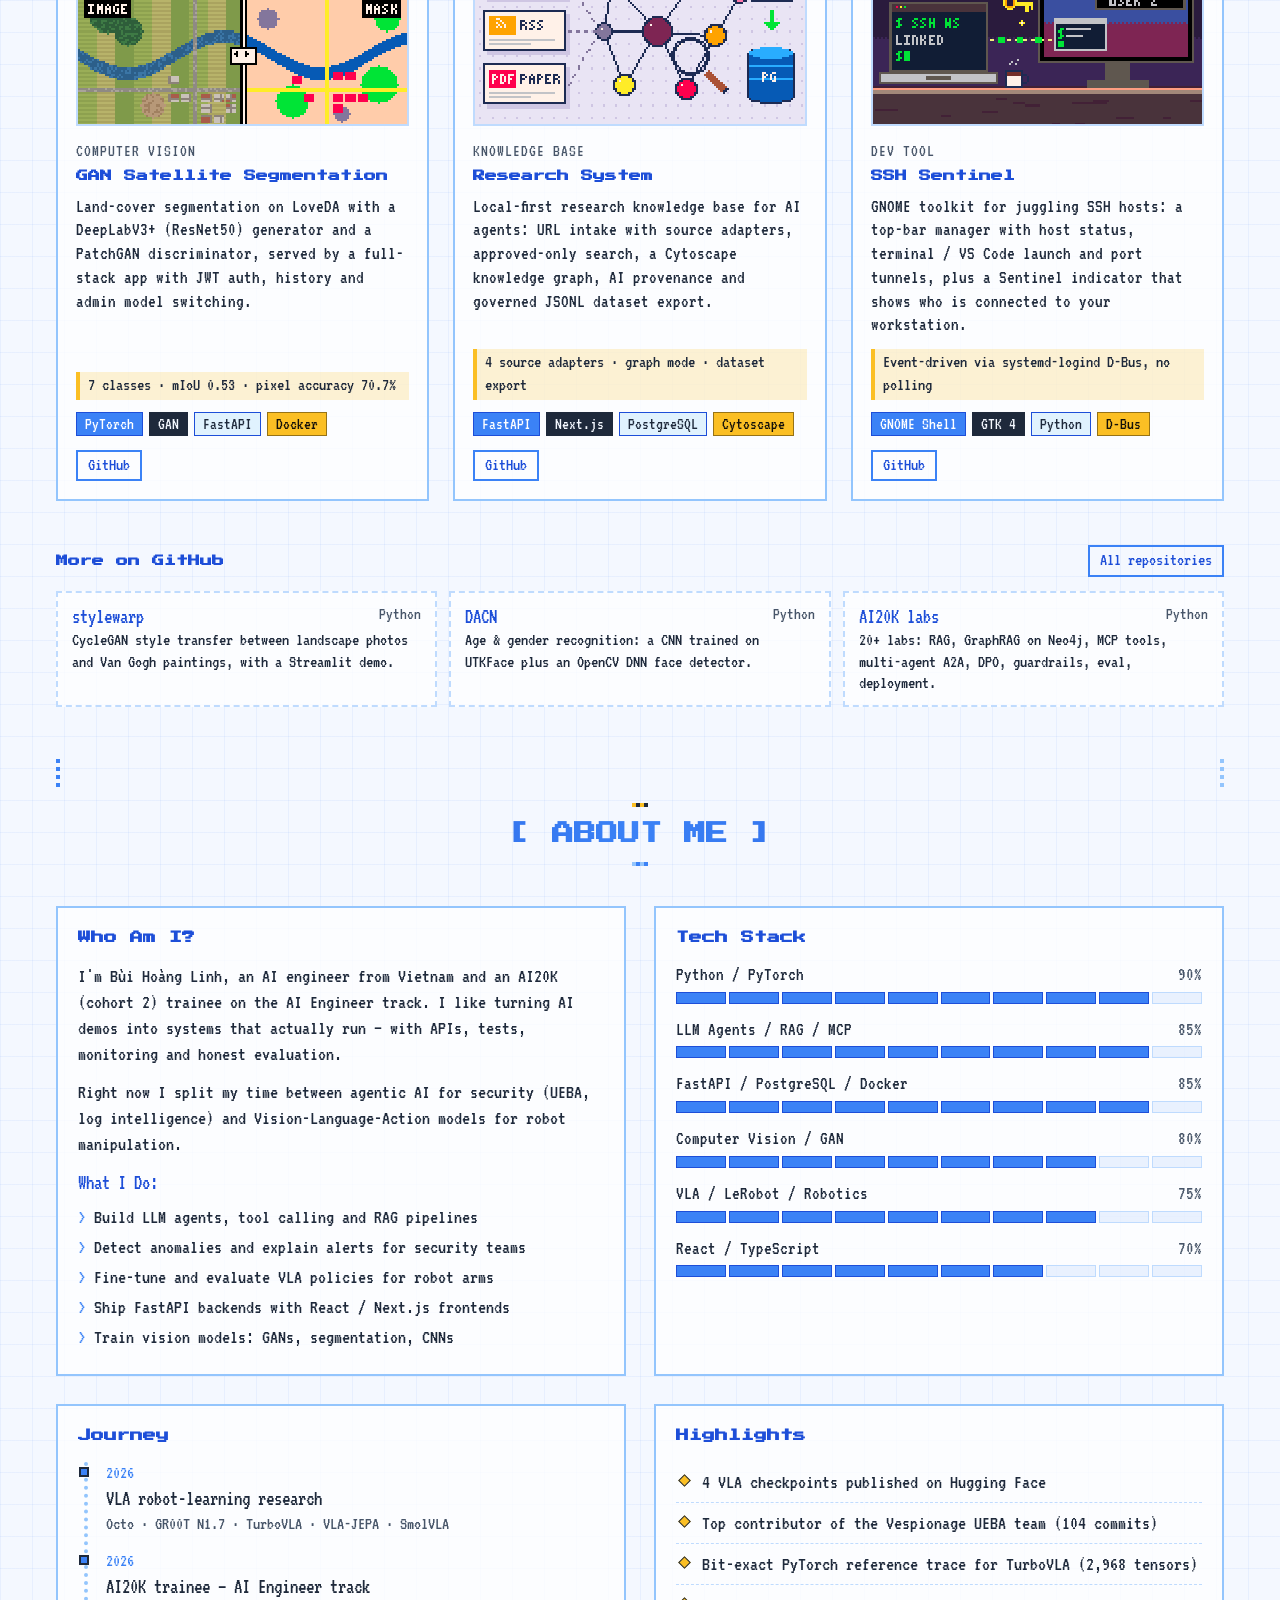
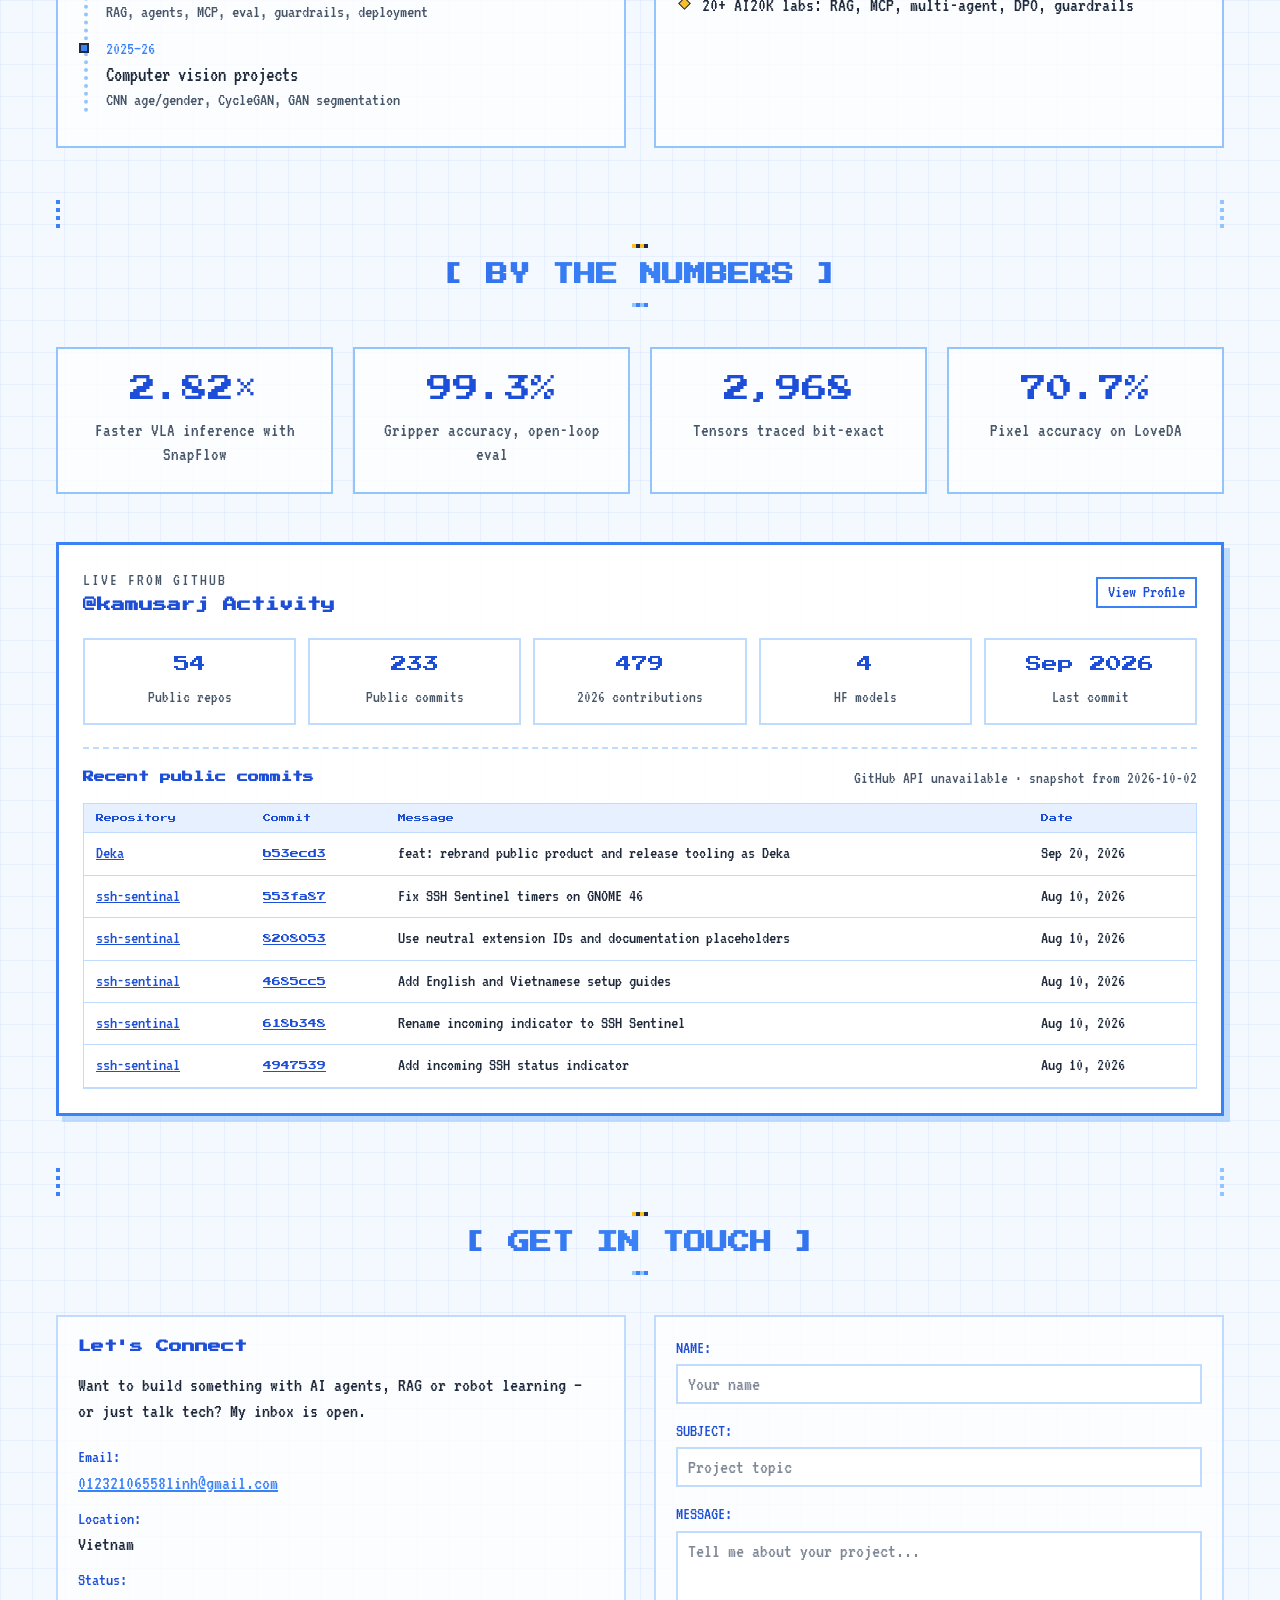
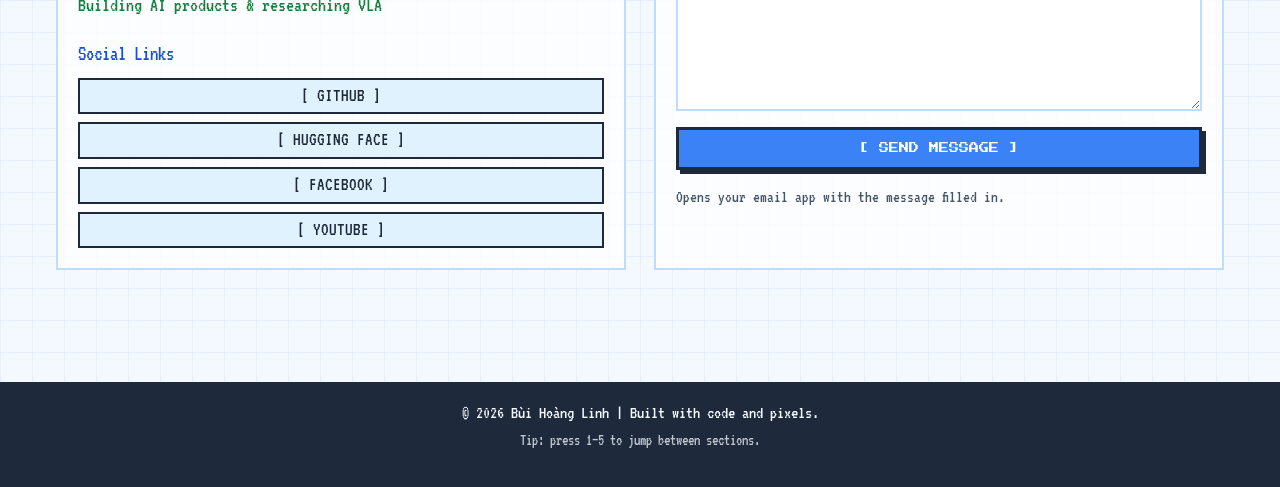
==== commit 417cdb93: "Add live cross-device text sharing tab" ====
--- a/index.html
+++ b/index.html
@@ -37,6 +37,7 @@
                 <a href="#about" class="nav-link">[ ABOUT ]</a>
                 <a href="#stats" class="nav-link">[ STATS ]</a>
                 <a href="#contact" class="nav-link">[ CONTACT ]</a>
+                <a href="share/" class="nav-link">[ SHARE TEXT ]</a>
                 <button type="button" class="nav-link" id="themeToggle" title="Switch colour theme">[ THEME ]</button>
             </nav>
         </header>
